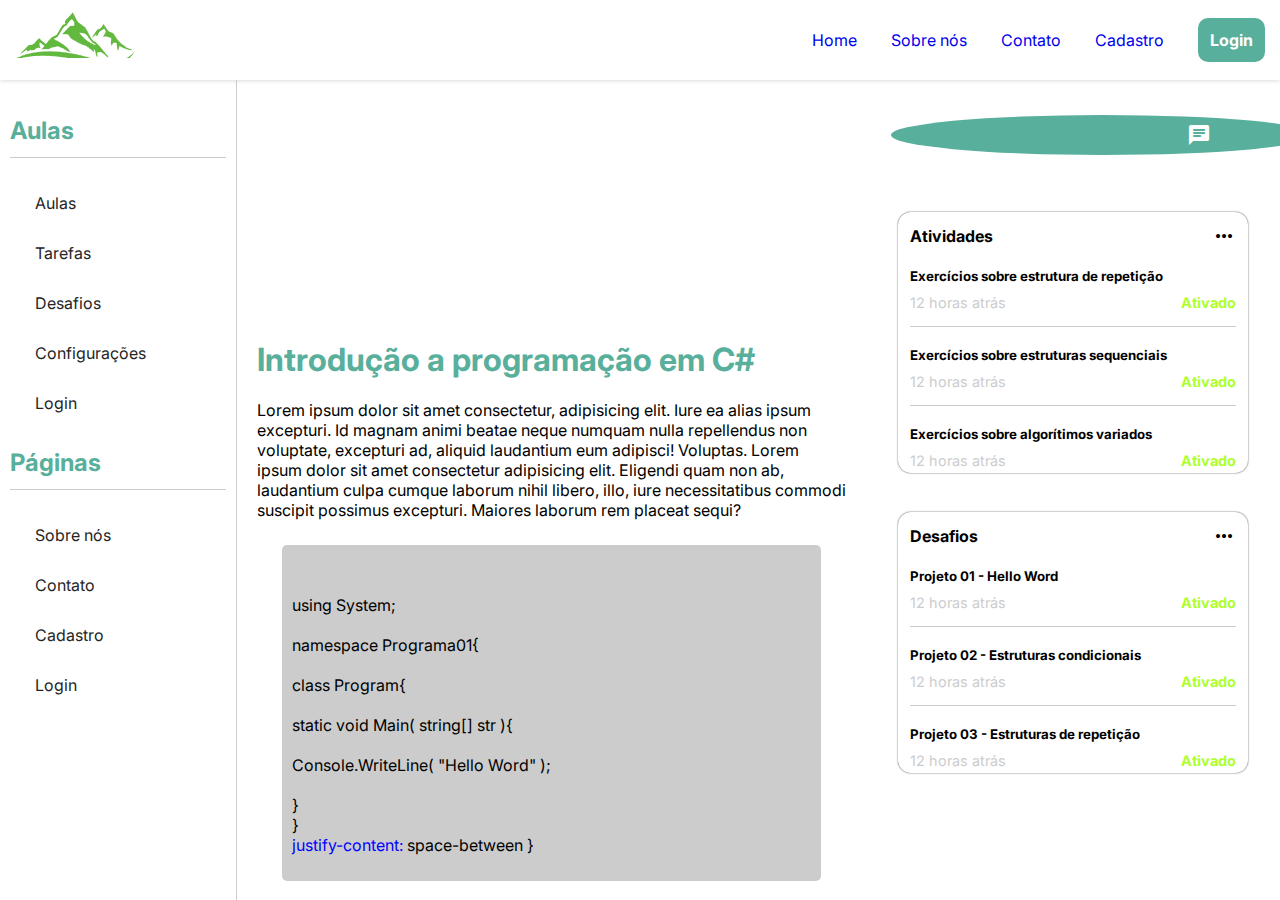
==== codigo/index.html @ c9f40084 "Merge pull request #3 from arthur-souza-armond-puc/arthur" ====
<!DOCTYPE html>
<html lang="pt-br">
<head>
    <meta charset="UTF-8">
    <meta http-equiv="X-UA-Compatible" content="IE=edge">
    <meta name="viewport" content="width=device-width, initial-scale=1.0">

    <!-- Links -->
    <link rel="stylesheet" href="global-styles/style.css"><!-- Global styles -->
    <link rel="stylesheet" href="header/assets/css/style.css"><!-- Header styles -->
    <link rel="stylesheet" href="pages-assets/home/css/style.css">

    <link rel="stylesheet" href="https://fonts.googleapis.com/icon?family=Material+Icons">

    <title>Programação em C#</title>
</head>
<body>
    <header>
        <div id="c-maxwidth-header">
            <div id="c-header-logo"></div>        
            <nav>
                <li>
                    <a href="index.html">
                        Home
                    </a>
                    <a href="sobre-nos.html">
                        Sobre nós
                    </a>
                    <a href="contato.html">
                        Contato
                    </a>
                    <a href="cadastro.html">
                        Cadastro
                    </a>
                    <a class="login-btn-nav-header" href="login.html">
                        Login
                    </a>
                </li>
            </nav>
        </div>
    </header>
    <main>
        <nav id="painel-controller">
            <ul class="list-nav-menus">
                <h2>
                    Aulas
                </h2>
                <li>
                    <a>Aulas</a>
                </li>
                <li>
                    <a href="sobre-nos.html">
                        Tarefas
                    </a>
                </li>
                <li>
                    <a href="contato.html">
                        Desafios
                    </a>
                </li>
                <li>
                    <a href="cadastro.html">
                        Configurações
                    </a>
                </li>
                <li>                                                                
                    <a class="login-btn-nav-header" href="login.html">
                        Login
                    </a>
                </li>
                <h2>
                    Páginas
                </h2>
                <li>
                    <a href="sobre-nos.html">
                        Sobre nós
                    </a>
                </li>
                <li>
                    <a href="contato.html">
                        Contato
                    </a>
                </li>
                <li>
                    <a href="cadastro.html">
                        Cadastro
                    </a>
                </li>
                <li>
                    <a href="login.html">
                        Login
                    </a>
                </li>
                <div style="height:100px"></div>
            </ul>            
        </nav>
        <aside id="c-content-page">
            <div class="img-header-content-page" style="background-image: url( 'https://media.istockphoto.com/id/537331500/photo/programming-code-abstract-technology-background-of-software-deve.jpg?s=612x612&w=0&k=20&c=jlYes8ZfnCmD0lLn-vKvzQoKXrWaEcVypHnB5MuO-g8=' )"></div>
            <h1>
                Introdução a programação em C#
            </h1>
            <p>
                Lorem ipsum dolor sit amet consectetur, adipisicing elit. Iure ea alias ipsum excepturi. Id magnam animi beatae neque numquam nulla repellendus non voluptate, excepturi ad, aliquid laudantium eum adipisci! Voluptas.
                Lorem ipsum dolor sit amet consectetur adipisicing elit. Eligendi quam non ab, laudantium culpa cumque laborum nihil libero, illo, iure necessitatibus commodi suscipit possimus excepturi. Maiores laborum rem placeat sequi?
            </p>
            <div class="code-contain-content">
                <div class="c-copy-code-button">
                    <span>
                        <i class="material-icons">
                            file_copy
                        </i>
                        Copiar
                    </span>
                </div>
                <div class="code-contain">
                    <p>
                        using System;<br>
                        <br>
                        namespace Programa01{<br>
                            <br>
                            class Program{<br>
                                <br>
                                static void Main( string[] str ){<br>
                                    <br>
                                        Console.WriteLine( "Hello Word" );<br>
                                    <br>
                                }
                                <br>
                            }
                            <br>
                            <span class="property-name">justify-content: </span><span>space-between</span>
                        }
                    </p>
                </div>
            </div><br><br>
            <h2>
                Operadores lógicos
            </h2>
            <p>
                Lorem ipsum dolor sit amet, consectetur adipisicing elit. Eius reiciendis ea tenetur consequuntur voluptatum minima tempora nemo officia, magnam optio quibusdam praesentium deleniti eum ipsa laudantium deserunt non rerum recusandae.
                Lorem ipsum dolor sit amet consectetur adipisicing elit. Exercitationem, similique corrupti perspiciatis officia, magnam minus consectetur laborum quod, quibusdam eligendi ea? Eaque qui, odio consectetur dignissimos porro illum fuga doloremque?
            </p>
            <div class="code-contain-content">
                <div class="c-copy-code-button">
                    <span>
                        <i class="material-icons">
                            file_copy
                        </i>
                        Copiar
                    </span>
                </div>
                <div class="code-contain">
                    <p>
                        using System;<br>
                        <br>
                        namespace Programa01{<br>
                            <br>
                            class Program{<br>
                                <br>
                                static void Main( string[] str ){<br>
                                    <br>
                                        Console.WriteLine( "Hello Word" );<br>
                                    <br>
                                }
                                <br>
                            }
                            <br>
                        }
                    </p>
                </div>
            </div><br><br>
        </aside>
        <div id="c-new-contentes">
            <div class="c-search-btns row">
                <i class="material-icons">
                    mark_unread_chat_alt
                </i>
                <i class="material-icons">
                    notifications
                </i>
                <div class="search-input row">
                    <i class="material-icons">
                        search
                    </i>
                    <input placeholder="Busque pelo que deseja..." value="">
                </div>
            </div>
            <div class="c-new-content-home">
                <h4 class="row">
                    <span>
                        Atividades
                    </span>
                    <i class="material-icons">
                        more_horiz
                    </i>
                </h4>
                <div class="c-info-content">
                    <h5>
                        Exercícios sobre estrutura de repetição
                    </h5>
                    <div class="info-new-content row">
                        <span class="time-posting">
                            12 horas atrás
                        </span>
                        <span class="active-type-content">
                            Ativado
                        </span>
                    </div>
                </div>
                <div class="c-info-content">
                    <h5>
                        Exercícios sobre estruturas sequenciais
                    </h5>
                    <div class="info-new-content row">
                        <span class="time-posting">
                            12 horas atrás
                        </span>
                        <span class="active-type-content">
                            Ativado
                        </span>
                    </div>
                </div>
                <div class="c-info-content">
                    <h5>
                        Exercícios sobre algorítimos variados
                    </h5>
                    <div class="info-new-content row">
                        <span class="time-posting">
                            12 horas atrás
                        </span>
                        <span class="active-type-content">
                            Ativado
                        </span>
                    </div>
                </div>
            </div>
            <div class="c-new-content-home">
                <h4 class="row">
                    <span>
                        Desafios
                    </span>
                    <i class="material-icons">
                        more_horiz
                    </i>
                </h4>
                <div class="c-info-content">
                    <h5>
                        Projeto 01 - Hello Word
                    </h5>
                    <div class="info-new-content row">
                        <span class="time-posting">
                            12 horas atrás
                        </span>
                        <span class="active-type-content">
                            Ativado
                        </span>
                    </div>
                </div>
                <div class="c-info-content">
                    <h5>
                        Projeto 02 - Estruturas condicionais
                    </h5>
                    <div class="info-new-content row">
                        <span class="time-posting">
                            12 horas atrás
                        </span>
                        <span class="active-type-content">
                            Ativado
                        </span>
                    </div>
                </div>
                <div class="c-info-content">
                    <h5>
                        Projeto 03 - Estruturas de repetição
                    </h5>
                    <div class="info-new-content row">
                        <span class="time-posting">
                            12 horas atrás
                        </span>
                        <span class="active-type-content">
                            Ativado
                        </span>
                    </div>
                </div>
            </div>
        </div>
    </main>
    <!-- Scripts -->
    <script type="text/javascript" src="header/assets/js/script.js"></script>
</body>
</html>
---- codigo/global-styles/style.css ----
:root{
    --primaryColorGlobal: #58AF9C;
}
.row{
    display: flex;
    flex-direction: row;
}
---- codigo/header/assets/css/style.css ----
header{    
    box-shadow: 0 0 0.3em #ccc;
    min-height: 80px;
    height: 80px;
}
header #c-maxwidth-header{
    max-width: 1300px;
    margin: auto;
    display: flex;
    align-items: center;
    flex-direction: row;
    height: 100%;
}
header #c-header-logo{
    width: 35%;
}
header nav{
    width: 65%;
    text-align: end;
}
header nav li{
    list-style-type:none;
}
header nav li a{
    margin: 0px 15px;
    cursor: pointer;
}
header nav li .login-btn-nav-header{
    background-color: var( --primaryColorGlobal );
    padding: 12px;
    border-radius: 10px;
    color: white;
    font-weight: bold;
}
#c-header-logo{
    background-image: url( '../../../project-assets/logo-csharp.png' );
    background-position: left;
    background-repeat: no-repeat;
    height: 50px;
    margin-top: -15px;
}
---- codigo/pages-assets/home/css/style.css ----
@import url('https://fonts.googleapis.com/css2?family=Inter&display=swap');
body{
    margin: 0;
    padding: 0;
    font-family: 'Inter';
}
a{
    text-decoration: none;
}
.row{
    display: flex;
    align-items: center;
}

main{
    display: flex;
    flex-direction: row;
    height: calc( 100vh - 80px );
}

/* Nav menu */
#painel-controller{
    border: solid;
    border-width: 0px 1px 0px 0px;
    width: 20%;
    border-color: #ccc;
}
#painel-controller .list-nav-menus{
    height: 90%;
    list-style-type: none;
    padding: 0px;
    overflow-y: auto;
}
#painel-controller .list-nav-menus::-webkit-scrollbar {
    width: 0.2em;
}

#painel-controller .list-nav-menus::-webkit-scrollbar-track {
    -webkit-box-shadow: inset 0 0 6px rgba(0,0,0,0.3);
    display: none;
}

#painel-controller .list-nav-menus::-webkit-scrollbar-thumb {
    display: none;
}
#painel-controller .list-nav-menus h2{
    margin: 20px 10px;
    border: solid;
    border-width: 0px 0px 1px 0px;
    border-color: #ccc;
    padding-bottom: 12px;
    font-weight: 700;
    color: var( --primaryColorGlobal );
}
#painel-controller .list-nav-menus li{
    cursor: pointer;
    padding: 15px;
    display: flex;
    padding-left: 35px;
}
#painel-controller .list-nav-menus li a{
    color: #252525;
}
#painel-controller .list-nav-menus li:hover{
    background-color: var( --primaryColorGlobal );
    font-weight: bold;
}
#painel-controller .list-nav-menus li:hover a{
    color: white;
}

/* Conteúdo página */
#c-content-page{
    width: 50%;
    overflow-y: auto;
    padding: 20px;
}
#c-content-page::-webkit-scrollbar {
    width: 0.2em;
}

#c-content-page::-webkit-scrollbar-track {
    -webkit-box-shadow: inset 0 0 6px rgba(0,0,0,0.3);
    display: none;
}

#c-content-page::-webkit-scrollbar-thumb {
    display: none;
}
#c-content-page .img-header-content-page{
    background-size: cover;
    background-position: center;
    margin-top:10px;
    margin-bottom: 30px;
    height: 200px;
}
#c-content-page h1{
    font-size: 2em;
    color: var( --primaryColorGlobal );
}
#c-content-page .code-contain-content{
    background-color: #ccc;
    padding: 10px;
    border-radius: 5px;
    margin: 25px;
}
#c-content-page .code-contain-content:hover .c-copy-code-button span{
    visibility: visible;
}
#c-content-page .code-contain-content .c-copy-code-button span{
    display: flex;
    align-items: center;
    justify-content: end;
    visibility: hidden;
    cursor: pointer;
}
#c-content-page .code-contain-content .c-copy-code-button span i{
    margin-right: 12px;
}
#c-content-page .code-contain-content .code-contain .property-name{
    color: blue;
}

/* New Contents */
#c-new-contentes{
    width:30%;
    padding: 15px;
}
#c-new-contentes .c-search-btns{
    height: 10%;
}
#c-new-contentes .c-search-btns i{
    background-color: var( --primaryColorGlobal );
    padding: 8px;
    border-radius: 50%;
    color: white;
    cursor: pointer;
    margin: 0px 10px;
}
#c-new-contentes .c-search-btns .search-input{
    box-shadow: 0 0 0.3em #ccc;
    border-radius: 15px;
}
#c-new-contentes .c-search-btns .search-input i{
    background-color: rgba(0,0,0,0);
    color: #252525;
}
#c-new-contentes .c-search-btns .search-input input{
    border: none;
}
#c-new-contentes .c-search-btns .search-input input:focus{
    outline: none;
}
#c-new-contentes .c-new-content-home{
    padding: 12px;
    height: 30%;
    margin: 10% auto;
    box-shadow: 0 0 0.1em #252525;
    width: 85%;
    border-radius: 13px;
    overflow-y: auto;
}
#c-new-contentes .c-new-content-home::-webkit-scrollbar {
    width: 0.2em;
}

#c-new-contentes .c-new-content-home::-webkit-scrollbar-track {
    -webkit-box-shadow: inset 0 0 6px rgba(0,0,0,0.3);
    display: none;
}

#c-new-contentes .c-new-content-home::-webkit-scrollbar-thumb {
    display: none;
}
#c-new-contentes .c-new-content-home h4{
    margin: 0px;
    justify-content: space-between;
}
.c-new-content-home .c-info-content{
    border: solid;
    border-width: 0px 0px 1px 0px;
    padding-bottom: 15px;
    border-color: #ccc;
}
.c-new-content-home .c-info-content h5{
    margin-top:20px;
    margin-bottom: 10px;
}
.c-new-content-home .c-info-content .info-new-content{
    justify-content: space-between;
    font-size: 0.9em;
}
.info-new-content .time-posting{
    color: #ccc;
}
.info-new-content .active-type-content{
    color: greenyellow;
    font-weight: bold;
}
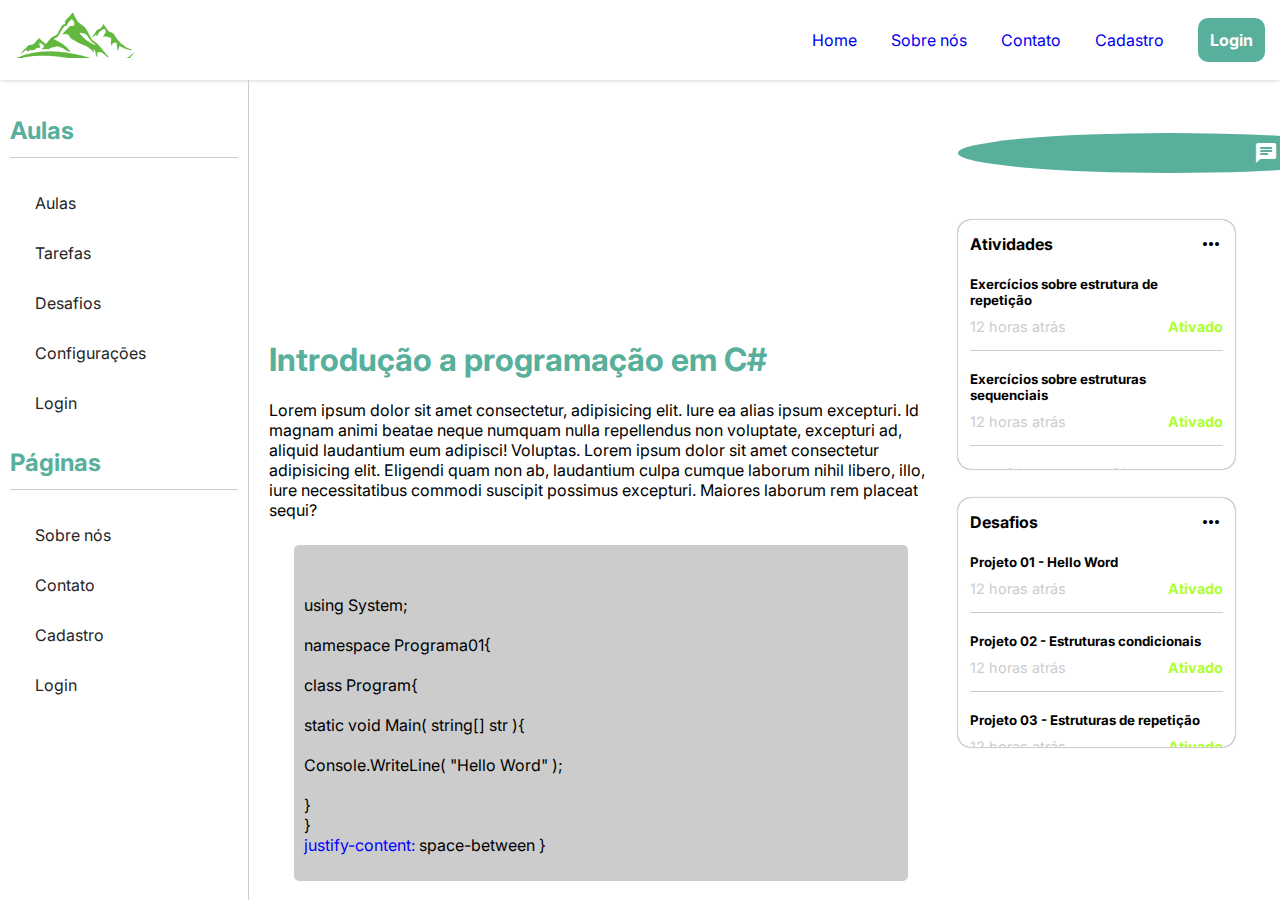
==== commit cb189476: "alterações página principal" ====
--- a/codigo/index.html
+++ b/codigo/index.html
@@ -1,5 +1,6 @@
 <!DOCTYPE html>
 <html lang="pt-br">
+
 <head>
     <meta charset="UTF-8">
     <meta http-equiv="X-UA-Compatible" content="IE=edge">
@@ -14,10 +15,11 @@
 
     <title>Programação em C#</title>
 </head>
+
 <body>
     <header>
         <div id="c-maxwidth-header">
-            <div id="c-header-logo"></div>        
+            <div id="c-header-logo"></div>
             <nav>
                 <li>
                     <a href="index.html">
@@ -63,7 +65,7 @@
                         Configurações
                     </a>
                 </li>
-                <li>                                                                
+                <li>
                     <a class="login-btn-nav-header" href="login.html">
                         Login
                     </a>
@@ -92,200 +94,214 @@
                     </a>
                 </li>
                 <div style="height:100px"></div>
-            </ul>            
+            </ul>
         </nav>
         <aside id="c-content-page">
-            <div class="img-header-content-page" style="background-image: url( 'https://media.istockphoto.com/id/537331500/photo/programming-code-abstract-technology-background-of-software-deve.jpg?s=612x612&w=0&k=20&c=jlYes8ZfnCmD0lLn-vKvzQoKXrWaEcVypHnB5MuO-g8=' )"></div>
-            <h1>
-                Introdução a programação em C#
-            </h1>
-            <p>
-                Lorem ipsum dolor sit amet consectetur, adipisicing elit. Iure ea alias ipsum excepturi. Id magnam animi beatae neque numquam nulla repellendus non voluptate, excepturi ad, aliquid laudantium eum adipisci! Voluptas.
-                Lorem ipsum dolor sit amet consectetur adipisicing elit. Eligendi quam non ab, laudantium culpa cumque laborum nihil libero, illo, iure necessitatibus commodi suscipit possimus excepturi. Maiores laborum rem placeat sequi?
-            </p>
-            <div class="code-contain-content">
-                <div class="c-copy-code-button">
-                    <span>
+            <div id="dinamic-content">
+                <div class="img-header-content-page"
+                    style="background-image: url( 'https://media.istockphoto.com/id/537331500/photo/programming-code-abstract-technology-background-of-software-deve.jpg?s=612x612&w=0&k=20&c=jlYes8ZfnCmD0lLn-vKvzQoKXrWaEcVypHnB5MuO-g8=' )">
+                </div>
+                <h1>
+                    Introdução a programação em C#
+                </h1>
+                <p>
+                    Lorem ipsum dolor sit amet consectetur, adipisicing elit. Iure ea alias ipsum excepturi. Id magnam
+                    animi beatae neque numquam nulla repellendus non voluptate, excepturi ad, aliquid laudantium eum
+                    adipisci! Voluptas.
+                    Lorem ipsum dolor sit amet consectetur adipisicing elit. Eligendi quam non ab, laudantium culpa
+                    cumque laborum nihil libero, illo, iure necessitatibus commodi suscipit possimus excepturi. Maiores
+                    laborum rem placeat sequi?
+                </p>
+                <div class="code-contain-content">
+                    <div class="c-copy-code-button">
+                        <span>
+                            <i class="material-icons">
+                                file_copy
+                            </i>
+                            Copiar
+                        </span>
+                    </div>
+                    <div class="code-contain">
+                        <p>
+                            using System;<br>
+                            <br>
+                            namespace Programa01{<br>
+                            <br>
+                            class Program{<br>
+                            <br>
+                            static void Main( string[] str ){<br>
+                            <br>
+                            Console.WriteLine( "Hello Word" );<br>
+                            <br>
+                            }
+                            <br>
+                            }
+                            <br>
+                            <span class="property-name">justify-content: </span><span>space-between</span>
+                            }
+                        </p>
+                    </div>
+                </div><br><br>
+                <h2>
+                    Operadores lógicos
+                </h2>
+                <p>
+                    Lorem ipsum dolor sit amet, consectetur adipisicing elit. Eius reiciendis ea tenetur consequuntur
+                    voluptatum minima tempora nemo officia, magnam optio quibusdam praesentium deleniti eum ipsa
+                    laudantium deserunt non rerum recusandae.
+                    Lorem ipsum dolor sit amet consectetur adipisicing elit. Exercitationem, similique corrupti
+                    perspiciatis officia, magnam minus consectetur laborum quod, quibusdam eligendi ea? Eaque qui, odio
+                    consectetur dignissimos porro illum fuga doloremque?
+                </p>
+                <div class="code-contain-content">
+                    <div class="c-copy-code-button">
+                        <span>
+                            <i class="material-icons">
+                                file_copy
+                            </i>
+                            Copiar
+                        </span>
+                    </div>
+                    <div class="code-contain">
+                        <p>
+                            using System;<br>
+                            <br>
+                            namespace Programa01{<br>
+                            <br>
+                            class Program{<br>
+                            <br>
+                            static void Main( string[] str ){<br>
+                            <br>
+                            Console.WriteLine( "Hello Word" );<br>
+                            <br>
+                            }
+                            <br>
+                            }
+                            <br>
+                            }
+                        </p>
+                    </div>
+                </div><br><br>
+            </div>
+            <div id="c-new-contentes">
+                <div class="c-search-btns row">
+                    <i class="material-icons">
+                        mark_unread_chat_alt
+                    </i>
+                    <i class="material-icons">
+                        notifications
+                    </i>
+                    <div class="search-input row">
                         <i class="material-icons">
-                            file_copy
+                            search
                         </i>
-                        Copiar
-                    </span>
+                        <input placeholder="Busque pelo que deseja..." value="">
+                    </div>
                 </div>
-                <div class="code-contain">
-                    <p>
-                        using System;<br>
-                        <br>
-                        namespace Programa01{<br>
-                            <br>
-                            class Program{<br>
-                                <br>
-                                static void Main( string[] str ){<br>
-                                    <br>
-                                        Console.WriteLine( "Hello Word" );<br>
-                                    <br>
-                                }
-                                <br>
-                            }
-                            <br>
-                            <span class="property-name">justify-content: </span><span>space-between</span>
-                        }
-                    </p>
+                <div class="c-new-content-home">
+                    <h4 class="row">
+                        <span>
+                            Atividades
+                        </span>
+                        <i class="material-icons">
+                            more_horiz
+                        </i>
+                    </h4>
+                    <div class="c-info-content">
+                        <h5>
+                            Exercícios sobre estrutura de repetição
+                        </h5>
+                        <div class="info-new-content row">
+                            <span class="time-posting">
+                                12 horas atrás
+                            </span>
+                            <span class="active-type-content">
+                                Ativado
+                            </span>
+                        </div>
+                    </div>
+                    <div class="c-info-content">
+                        <h5>
+                            Exercícios sobre estruturas sequenciais
+                        </h5>
+                        <div class="info-new-content row">
+                            <span class="time-posting">
+                                12 horas atrás
+                            </span>
+                            <span class="active-type-content">
+                                Ativado
+                            </span>
+                        </div>
+                    </div>
+                    <div class="c-info-content">
+                        <h5>
+                            Exercícios sobre algorítimos variados
+                        </h5>
+                        <div class="info-new-content row">
+                            <span class="time-posting">
+                                12 horas atrás
+                            </span>
+                            <span class="active-type-content">
+                                Ativado
+                            </span>
+                        </div>
+                    </div>
                 </div>
-            </div><br><br>
-            <h2>
-                Operadores lógicos
-            </h2>
-            <p>
-                Lorem ipsum dolor sit amet, consectetur adipisicing elit. Eius reiciendis ea tenetur consequuntur voluptatum minima tempora nemo officia, magnam optio quibusdam praesentium deleniti eum ipsa laudantium deserunt non rerum recusandae.
-                Lorem ipsum dolor sit amet consectetur adipisicing elit. Exercitationem, similique corrupti perspiciatis officia, magnam minus consectetur laborum quod, quibusdam eligendi ea? Eaque qui, odio consectetur dignissimos porro illum fuga doloremque?
-            </p>
-            <div class="code-contain-content">
-                <div class="c-copy-code-button">
-                    <span>
+                <div class="c-new-content-home">
+                    <h4 class="row">
+                        <span>
+                            Desafios
+                        </span>
                         <i class="material-icons">
-                            file_copy
+                            more_horiz
                         </i>
-                        Copiar
-                    </span>
-                </div>
-                <div class="code-contain">
-                    <p>
-                        using System;<br>
-                        <br>
-                        namespace Programa01{<br>
-                            <br>
-                            class Program{<br>
-                                <br>
-                                static void Main( string[] str ){<br>
-                                    <br>
-                                        Console.WriteLine( "Hello Word" );<br>
-                                    <br>
-                                }
-                                <br>
-                            }
-                            <br>
-                        }
-                    </p>
-                </div>
-            </div><br><br>
-        </aside>
-        <div id="c-new-contentes">
-            <div class="c-search-btns row">
-                <i class="material-icons">
-                    mark_unread_chat_alt
-                </i>
-                <i class="material-icons">
-                    notifications
-                </i>
-                <div class="search-input row">
-                    <i class="material-icons">
-                        search
-                    </i>
-                    <input placeholder="Busque pelo que deseja..." value="">
+                    </h4>
+                    <div class="c-info-content">
+                        <h5>
+                            Projeto 01 - Hello Word
+                        </h5>
+                        <div class="info-new-content row">
+                            <span class="time-posting">
+                                12 horas atrás
+                            </span>
+                            <span class="active-type-content">
+                                Ativado
+                            </span>
+                        </div>
+                    </div>
+                    <div class="c-info-content">
+                        <h5>
+                            Projeto 02 - Estruturas condicionais
+                        </h5>
+                        <div class="info-new-content row">
+                            <span class="time-posting">
+                                12 horas atrás
+                            </span>
+                            <span class="active-type-content">
+                                Ativado
+                            </span>
+                        </div>
+                    </div>
+                    <div class="c-info-content">
+                        <h5>
+                            Projeto 03 - Estruturas de repetição
+                        </h5>
+                        <div class="info-new-content row">
+                            <span class="time-posting">
+                                12 horas atrás
+                            </span>
+                            <span class="active-type-content">
+                                Ativado
+                            </span>
+                        </div>
+                    </div>
                 </div>
             </div>
-            <div class="c-new-content-home">
-                <h4 class="row">
-                    <span>
-                        Atividades
-                    </span>
-                    <i class="material-icons">
-                        more_horiz
-                    </i>
-                </h4>
-                <div class="c-info-content">
-                    <h5>
-                        Exercícios sobre estrutura de repetição
-                    </h5>
-                    <div class="info-new-content row">
-                        <span class="time-posting">
-                            12 horas atrás
-                        </span>
-                        <span class="active-type-content">
-                            Ativado
-                        </span>
-                    </div>
-                </div>
-                <div class="c-info-content">
-                    <h5>
-                        Exercícios sobre estruturas sequenciais
-                    </h5>
-                    <div class="info-new-content row">
-                        <span class="time-posting">
-                            12 horas atrás
-                        </span>
-                        <span class="active-type-content">
-                            Ativado
-                        </span>
-                    </div>
-                </div>
-                <div class="c-info-content">
-                    <h5>
-                        Exercícios sobre algorítimos variados
-                    </h5>
-                    <div class="info-new-content row">
-                        <span class="time-posting">
-                            12 horas atrás
-                        </span>
-                        <span class="active-type-content">
-                            Ativado
-                        </span>
-                    </div>
-                </div>
-            </div>
-            <div class="c-new-content-home">
-                <h4 class="row">
-                    <span>
-                        Desafios
-                    </span>
-                    <i class="material-icons">
-                        more_horiz
-                    </i>
-                </h4>
-                <div class="c-info-content">
-                    <h5>
-                        Projeto 01 - Hello Word
-                    </h5>
-                    <div class="info-new-content row">
-                        <span class="time-posting">
-                            12 horas atrás
-                        </span>
-                        <span class="active-type-content">
-                            Ativado
-                        </span>
-                    </div>
-                </div>
-                <div class="c-info-content">
-                    <h5>
-                        Projeto 02 - Estruturas condicionais
-                    </h5>
-                    <div class="info-new-content row">
-                        <span class="time-posting">
-                            12 horas atrás
-                        </span>
-                        <span class="active-type-content">
-                            Ativado
-                        </span>
-                    </div>
-                </div>
-                <div class="c-info-content">
-                    <h5>
-                        Projeto 03 - Estruturas de repetição
-                    </h5>
-                    <div class="info-new-content row">
-                        <span class="time-posting">
-                            12 horas atrás
-                        </span>
-                        <span class="active-type-content">
-                            Ativado
-                        </span>
-                    </div>
-                </div>
-            </div>
-        </div>
+        </aside>
+
     </main>
     <!-- Scripts -->
     <script type="text/javascript" src="header/assets/js/script.js"></script>
 </body>
+
 </html>--- a/codigo/pages-assets/home/css/style.css
+++ b/codigo/pages-assets/home/css/style.css
@@ -71,9 +71,13 @@
 
 /* Conteúdo página */
 #c-content-page{
-    width: 50%;
+    width: 80%;
     overflow-y: auto;
     padding: 20px;
+    display: flex;
+}
+#c-content-page #dinamic-content{
+    width: 70%;
 }
 #c-content-page::-webkit-scrollbar {
     width: 0.2em;
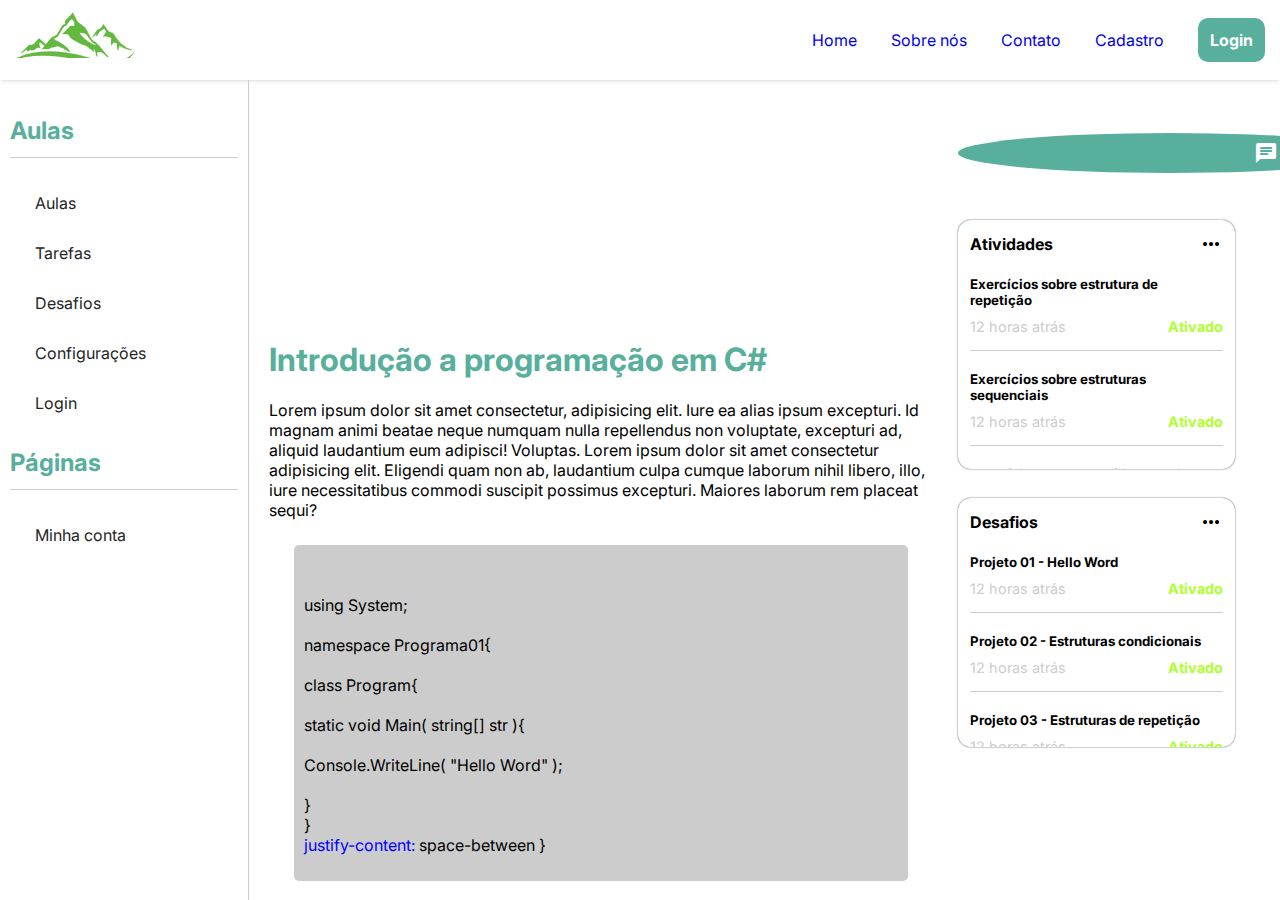
==== commit 45ebb660: "Adição de conteudo na página de cadastro" ====
--- a/codigo/index.html
+++ b/codigo/index.html
@@ -74,23 +74,8 @@
                     Páginas
                 </h2>
                 <li>
-                    <a href="sobre-nos.html">
-                        Sobre nós
-                    </a>
-                </li>
-                <li>
-                    <a href="contato.html">
-                        Contato
-                    </a>
-                </li>
-                <li>
-                    <a href="cadastro.html">
-                        Cadastro
-                    </a>
-                </li>
-                <li>
-                    <a href="login.html">
-                        Login
+                    <a href="conta.html">
+                        Minha conta
                     </a>
                 </li>
                 <div style="height:100px"></div>
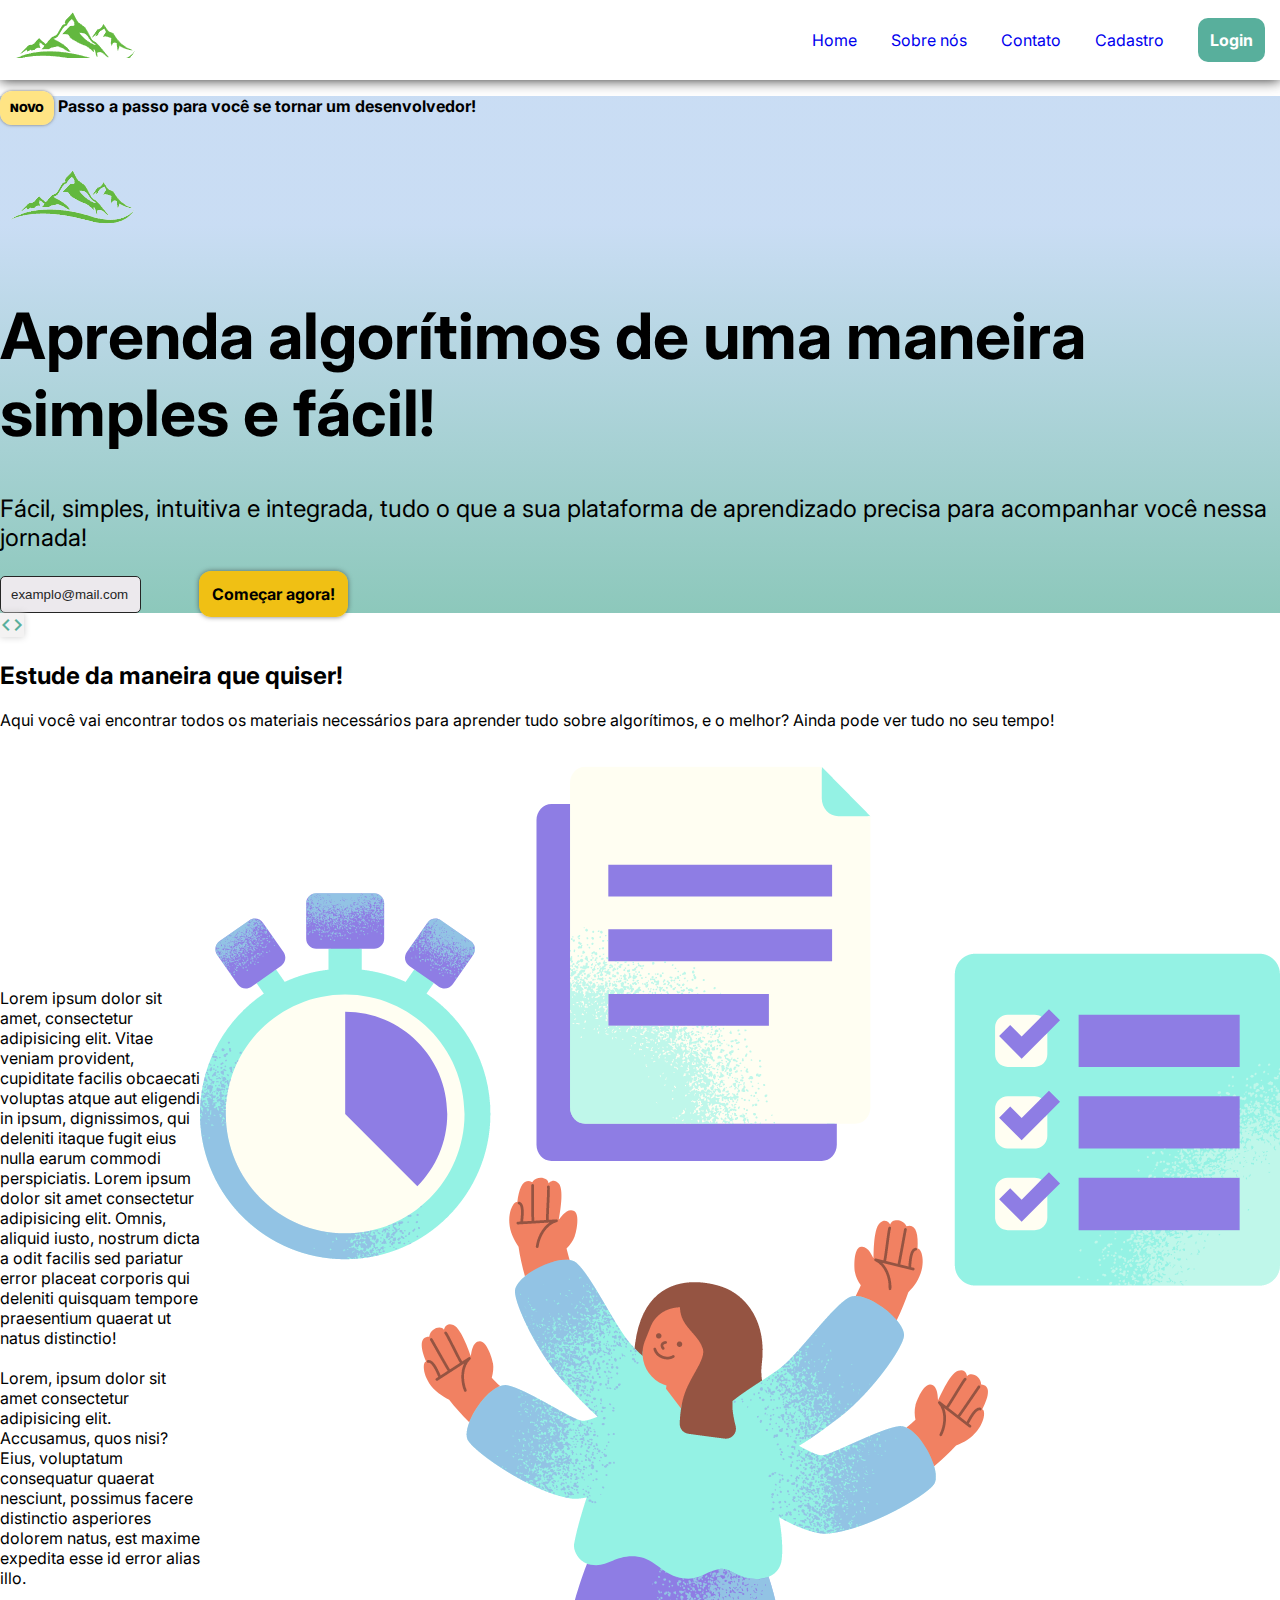
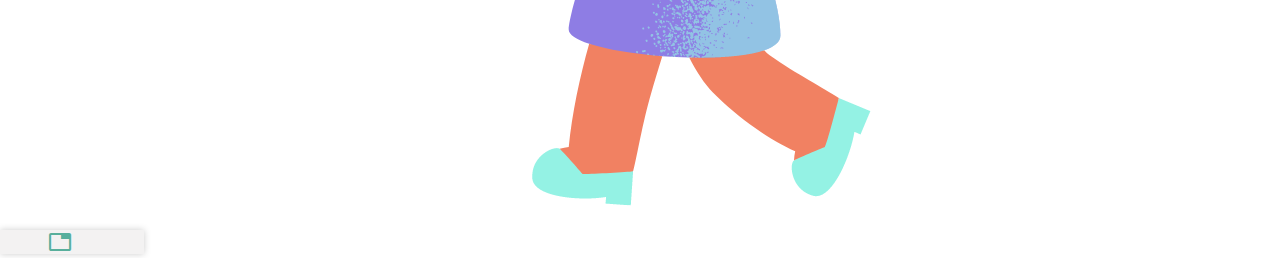
==== commit 7bac40c6: "changes" ====
--- a/codigo/index.html
+++ b/codigo/index.html
@@ -5,6 +5,8 @@
     <meta charset="UTF-8">
     <meta http-equiv="X-UA-Compatible" content="IE=edge">
     <meta name="viewport" content="width=device-width, initial-scale=1.0">
+
+    <link href="https://cdn.jsdelivr.net/npm/bootstrap@5.3.0/dist/css/bootstrap.min.css" rel="stylesheet" integrity="sha384-9ndCyUaIbzAi2FUVXJi0CjmCapSmO7SnpJef0486qhLnuZ2cdeRhO02iuK6FUUVM" crossorigin="anonymous">
 
     <!-- Links -->
     <link rel="stylesheet" href="global-styles/style.css"><!-- Global styles -->
@@ -42,249 +44,72 @@
         </div>
     </header>
     <main>
-        <nav id="painel-controller">
-            <ul class="list-nav-menus">
-                <h2>
-                    Aulas
-                </h2>
-                <li>
-                    <a>Aulas</a>
-                </li>
-                <li>
-                    <a href="sobre-nos.html">
-                        Tarefas
-                    </a>
-                </li>
-                <li>
-                    <a href="contato.html">
-                        Desafios
-                    </a>
-                </li>
-                <li>
-                    <a href="cadastro.html">
-                        Configurações
-                    </a>
-                </li>
-                <li>
-                    <a class="login-btn-nav-header" href="login.html">
-                        Login
-                    </a>
-                </li>
-                <h2>
-                    Páginas
-                </h2>
-                <li>
-                    <a href="conta.html">
-                        Minha conta
-                    </a>
-                </li>
-                <div style="height:100px"></div>
-            </ul>
-        </nav>
-        <aside id="c-content-page">
-            <div id="dinamic-content">
-                <div class="img-header-content-page"
-                    style="background-image: url( 'https://media.istockphoto.com/id/537331500/photo/programming-code-abstract-technology-background-of-software-deve.jpg?s=612x612&w=0&k=20&c=jlYes8ZfnCmD0lLn-vKvzQoKXrWaEcVypHnB5MuO-g8=' )">
-                </div>
-                <h1>
-                    Introdução a programação em C#
-                </h1>
-                <p>
-                    Lorem ipsum dolor sit amet consectetur, adipisicing elit. Iure ea alias ipsum excepturi. Id magnam
-                    animi beatae neque numquam nulla repellendus non voluptate, excepturi ad, aliquid laudantium eum
-                    adipisci! Voluptas.
-                    Lorem ipsum dolor sit amet consectetur adipisicing elit. Eligendi quam non ab, laudantium culpa
-                    cumque laborum nihil libero, illo, iure necessitatibus commodi suscipit possimus excepturi. Maiores
-                    laborum rem placeat sequi?
-                </p>
-                <div class="code-contain-content">
-                    <div class="c-copy-code-button">
-                        <span>
-                            <i class="material-icons">
-                                file_copy
-                            </i>
-                            Copiar
-                        </span>
-                    </div>
-                    <div class="code-contain">
-                        <p>
-                            using System;<br>
-                            <br>
-                            namespace Programa01{<br>
-                            <br>
-                            class Program{<br>
-                            <br>
-                            static void Main( string[] str ){<br>
-                            <br>
-                            Console.WriteLine( "Hello Word" );<br>
-                            <br>
-                            }
-                            <br>
-                            }
-                            <br>
-                            <span class="property-name">justify-content: </span><span>space-between</span>
-                            }
+        <div class="bd-masthead py-5">
+            <div class="container">
+                <div class="text-center col-md-8 mx-auto">
+                    <div>
+                        <p id="warning-new-visitor">
+                            <span id="badge-warning">NOVO</span> Passo a passo para você se tornar um desenvolvedor!
                         </p>
                     </div>
-                </div><br><br>
-                <h2>
-                    Operadores lógicos
-                </h2>
-                <p>
-                    Lorem ipsum dolor sit amet, consectetur adipisicing elit. Eius reiciendis ea tenetur consequuntur
-                    voluptatum minima tempora nemo officia, magnam optio quibusdam praesentium deleniti eum ipsa
-                    laudantium deserunt non rerum recusandae.
-                    Lorem ipsum dolor sit amet consectetur adipisicing elit. Exercitationem, similique corrupti
-                    perspiciatis officia, magnam minus consectetur laborum quod, quibusdam eligendi ea? Eaque qui, odio
-                    consectetur dignissimos porro illum fuga doloremque?
-                </p>
-                <div class="code-contain-content">
-                    <div class="c-copy-code-button">
-                        <span>
-                            <i class="material-icons">
-                                file_copy
-                            </i>
-                            Copiar
-                        </span>
+                    <div class="text-center my-5">                
+                        <img alt="logotipo site" src="project-assets/logo-transparent.png" class="bg-light rounded-5">
                     </div>
-                    <div class="code-contain">
-                        <p>
-                            using System;<br>
-                            <br>
-                            namespace Programa01{<br>
-                            <br>
-                            class Program{<br>
-                            <br>
-                            static void Main( string[] str ){<br>
-                            <br>
-                            Console.WriteLine( "Hello Word" );<br>
-                            <br>
-                            }
-                            <br>
-                            }
-                            <br>
-                            }
+                    <div>
+                        <h1 class="fw-bolder" style="font-size: 4rem; color: black;">
+                            Aprenda algorítimos de uma maneira simples e fácil!
+                        </h1>
+                        <p style="font-size: 1.5em;">
+                            Fácil, simples, intuitiva e integrada, tudo o que a sua plataforma de aprendizado precisa para acompanhar você nessa jornada!
                         </p>
-                    </div>
-                </div><br><br>
-            </div>
-            <div id="c-new-contentes">
-                <div class="c-search-btns row">
-                    <i class="material-icons">
-                        mark_unread_chat_alt
-                    </i>
-                    <i class="material-icons">
-                        notifications
-                    </i>
-                    <div class="search-input row">
-                        <i class="material-icons">
-                            search
-                        </i>
-                        <input placeholder="Busque pelo que deseja..." value="">
-                    </div>
-                </div>
-                <div class="c-new-content-home">
-                    <h4 class="row">
-                        <span>
-                            Atividades
-                        </span>
-                        <i class="material-icons">
-                            more_horiz
-                        </i>
-                    </h4>
-                    <div class="c-info-content">
-                        <h5>
-                            Exercícios sobre estrutura de repetição
-                        </h5>
-                        <div class="info-new-content row">
-                            <span class="time-posting">
-                                12 horas atrás
-                            </span>
-                            <span class="active-type-content">
-                                Ativado
-                            </span>
+                        <div class="row my-5">
+                            <div class="col-md-8 col-12 text-end">
+                                <input placeholder="examplo@mail.com" id="i-mail-sign-up">
+                            </div>
+                            <div class="col-md-4 col-12 text-start">
+                                <a id="link-to-sign-up">
+                                    Começar agora!
+                                </a>
+                            </div>
                         </div>
                     </div>
-                    <div class="c-info-content">
-                        <h5>
-                            Exercícios sobre estruturas sequenciais
-                        </h5>
-                        <div class="info-new-content row">
-                            <span class="time-posting">
-                                12 horas atrás
-                            </span>
-                            <span class="active-type-content">
-                                Ativado
-                            </span>
-                        </div>
-                    </div>
-                    <div class="c-info-content">
-                        <h5>
-                            Exercícios sobre algorítimos variados
-                        </h5>
-                        <div class="info-new-content row">
-                            <span class="time-posting">
-                                12 horas atrás
-                            </span>
-                            <span class="active-type-content">
-                                Ativado
-                            </span>
-                        </div>
-                    </div>
+                </div>            
+            </div>
+        </div>
+        <div id="c-first-content" class="py-5 container col-md-8">
+            <div class="text-center">
+                <span class="material-icons p-3 rounded" style="background-color: #f3f2f2; color: #58AF9C;box-shadow: 0 0 0.3em #ccc;">
+                    code
+                </span>
+                <h2 class="mt-4 fw-bolder" style="color: black;">
+                    Estude da maneira que quiser!
+                </h2>
+                <p class="w-75 mx-auto">
+                    Aqui você vai encontrar todos os materiais necessários para aprender tudo sobre algorítimos, e o melhor? Ainda pode ver tudo no seu tempo!
+                </p>
+            </div>
+            <div class="row">
+                <div class="col-md-6 col-6">
+                    <p>
+                        Lorem ipsum dolor sit amet, consectetur adipisicing elit. Vitae veniam provident, cupiditate facilis obcaecati voluptas atque aut eligendi in ipsum, dignissimos, qui deleniti itaque fugit eius nulla earum commodi perspiciatis.
+                        Lorem ipsum dolor sit amet consectetur adipisicing elit. Omnis, aliquid iusto, nostrum dicta a odit facilis sed pariatur error placeat corporis qui deleniti quisquam tempore praesentium quaerat ut natus distinctio!
+                        <br><br>
+                        Lorem, ipsum dolor sit amet consectetur adipisicing elit. Accusamus, quos nisi? Eius, voluptatum consequatur quaerat nesciunt, possimus facere distinctio asperiores dolorem natus, est maxime expedita esse id error alias illo.
+                    </p>
                 </div>
-                <div class="c-new-content-home">
-                    <h4 class="row">
-                        <span>
-                            Desafios
-                        </span>
-                        <i class="material-icons">
-                            more_horiz
-                        </i>
-                    </h4>
-                    <div class="c-info-content">
-                        <h5>
-                            Projeto 01 - Hello Word
-                        </h5>
-                        <div class="info-new-content row">
-                            <span class="time-posting">
-                                12 horas atrás
-                            </span>
-                            <span class="active-type-content">
-                                Ativado
-                            </span>
-                        </div>
-                    </div>
-                    <div class="c-info-content">
-                        <h5>
-                            Projeto 02 - Estruturas condicionais
-                        </h5>
-                        <div class="info-new-content row">
-                            <span class="time-posting">
-                                12 horas atrás
-                            </span>
-                            <span class="active-type-content">
-                                Ativado
-                            </span>
-                        </div>
-                    </div>
-                    <div class="c-info-content">
-                        <h5>
-                            Projeto 03 - Estruturas de repetição
-                        </h5>
-                        <div class="info-new-content row">
-                            <span class="time-posting">
-                                12 horas atrás
-                            </span>
-                            <span class="active-type-content">
-                                Ativado
-                            </span>
-                        </div>
-                    </div>
+                <div class="col-md-6 col-6 text-center">
+                    <img alt="Imagem ilustrativa multi tarefa" src="project-assets/img-multi-tarefa.png" class="w-75">
                 </div>
             </div>
-        </aside>
-
-    </main>
+        </div>
+        <div id="c-second-content" class="py-5 container col-md-8">
+            <div>
+                <span class="material-icons p-3 rounded" style="background-color: #f3f2f2; color: #58AF9C;box-shadow: 0 0 0.3em #ccc;">
+                    database
+                </span>
+            </div>
+        </div>
+    </main>    
     <!-- Scripts -->
     <script type="text/javascript" src="header/assets/js/script.js"></script>
 </body>
--- a/codigo/pages-assets/home/css/style.css
+++ b/codigo/pages-assets/home/css/style.css
@@ -12,192 +12,49 @@
     align-items: center;
 }
 
-main{
-    display: flex;
-    flex-direction: row;
-    height: calc( 100vh - 80px );
+.bd-masthead{
+    /*background: #74ebd5;
+    background: -webkit-linear-gradient(to right, #58AF9C, #acb6e5);
+    background: linear-gradient(to right, #58AF9C, #acb6e5);*/
+    background: rgb(238,174,202);
+    background: linear-gradient(0deg, /*rgba(238,174,202,1)*/ #58af9caf 0%, rgba(148,187,233,0.5) 75%);
 }
-
-/* Nav menu */
-#painel-controller{
+header{
+    box-shadow: 0 0 0.8em #252525;
+}
+#warning-new-visitor{
+    font-weight: bold;
+    font-weight: 400;
+    font-weight: bolder;
+}
+#warning-new-visitor #badge-warning{
+    background-color: #ffe484;
+    padding: 10px;
+    border-radius: 12px;
+    font-weight: bolder;
+    box-shadow: 0 0 0.3em #727272;
+    font-size: 0.7em;
+}
+#i-mail-sign-up{
+    background-color: #ECE9ED;
+    border-radius: 5px;
     border: solid;
-    border-width: 0px 1px 0px 0px;
-    width: 20%;
-    border-color: #ccc;
+    border-width: 0.1em;
+    padding: 10px; 
+    color: #252525;
+    width: 60%;
 }
-#painel-controller .list-nav-menus{
-    height: 90%;
-    list-style-type: none;
-    padding: 0px;
-    overflow-y: auto;
-}
-#painel-controller .list-nav-menus::-webkit-scrollbar {
-    width: 0.2em;
-}
-
-#painel-controller .list-nav-menus::-webkit-scrollbar-track {
-    -webkit-box-shadow: inset 0 0 6px rgba(0,0,0,0.3);
-    display: none;
-}
-
-#painel-controller .list-nav-menus::-webkit-scrollbar-thumb {
-    display: none;
-}
-#painel-controller .list-nav-menus h2{
-    margin: 20px 10px;
-    border: solid;
-    border-width: 0px 0px 1px 0px;
-    border-color: #ccc;
-    padding-bottom: 12px;
-    font-weight: 700;
-    color: var( --primaryColorGlobal );
-}
-#painel-controller .list-nav-menus li{
-    cursor: pointer;
-    padding: 15px;
-    display: flex;
-    padding-left: 35px;
-}
-#painel-controller .list-nav-menus li a{
+#i-mail-sign-up::placeholder{
     color: #252525;
 }
-#painel-controller .list-nav-menus li:hover{
-    background-color: var( --primaryColorGlobal );
-    font-weight: bold;
-}
-#painel-controller .list-nav-menus li:hover a{
-    color: white;
-}
-
-/* Conteúdo página */
-#c-content-page{
-    width: 80%;
-    overflow-y: auto;
-    padding: 20px;
-    display: flex;
-}
-#c-content-page #dinamic-content{
-    width: 70%;
-}
-#c-content-page::-webkit-scrollbar {
-    width: 0.2em;
-}
-
-#c-content-page::-webkit-scrollbar-track {
-    -webkit-box-shadow: inset 0 0 6px rgba(0,0,0,0.3);
-    display: none;
-}
-
-#c-content-page::-webkit-scrollbar-thumb {
-    display: none;
-}
-#c-content-page .img-header-content-page{
-    background-size: cover;
-    background-position: center;
-    margin-top:10px;
-    margin-bottom: 30px;
-    height: 200px;
-}
-#c-content-page h1{
-    font-size: 2em;
-    color: var( --primaryColorGlobal );
-}
-#c-content-page .code-contain-content{
-    background-color: #ccc;
-    padding: 10px;
-    border-radius: 5px;
-    margin: 25px;
-}
-#c-content-page .code-contain-content:hover .c-copy-code-button span{
-    visibility: visible;
-}
-#c-content-page .code-contain-content .c-copy-code-button span{
-    display: flex;
-    align-items: center;
-    justify-content: end;
-    visibility: hidden;
+#link-to-sign-up{
+    background-color: #f0c014;
+    padding: 13px;
+    border-radius: 12px;
+    font-weight: bolder;
+    box-shadow: 0 0 0.3em #25252598;
     cursor: pointer;
 }
-#c-content-page .code-contain-content .c-copy-code-button span i{
-    margin-right: 12px;
-}
-#c-content-page .code-contain-content .code-contain .property-name{
-    color: blue;
-}
-
-/* New Contents */
-#c-new-contentes{
-    width:30%;
-    padding: 15px;
-}
-#c-new-contentes .c-search-btns{
-    height: 10%;
-}
-#c-new-contentes .c-search-btns i{
-    background-color: var( --primaryColorGlobal );
-    padding: 8px;
-    border-radius: 50%;
-    color: white;
-    cursor: pointer;
-    margin: 0px 10px;
-}
-#c-new-contentes .c-search-btns .search-input{
-    box-shadow: 0 0 0.3em #ccc;
-    border-radius: 15px;
-}
-#c-new-contentes .c-search-btns .search-input i{
-    background-color: rgba(0,0,0,0);
-    color: #252525;
-}
-#c-new-contentes .c-search-btns .search-input input{
-    border: none;
-}
-#c-new-contentes .c-search-btns .search-input input:focus{
-    outline: none;
-}
-#c-new-contentes .c-new-content-home{
-    padding: 12px;
-    height: 30%;
-    margin: 10% auto;
-    box-shadow: 0 0 0.1em #252525;
-    width: 85%;
-    border-radius: 13px;
-    overflow-y: auto;
-}
-#c-new-contentes .c-new-content-home::-webkit-scrollbar {
-    width: 0.2em;
-}
-
-#c-new-contentes .c-new-content-home::-webkit-scrollbar-track {
-    -webkit-box-shadow: inset 0 0 6px rgba(0,0,0,0.3);
-    display: none;
-}
-
-#c-new-contentes .c-new-content-home::-webkit-scrollbar-thumb {
-    display: none;
-}
-#c-new-contentes .c-new-content-home h4{
-    margin: 0px;
-    justify-content: space-between;
-}
-.c-new-content-home .c-info-content{
-    border: solid;
-    border-width: 0px 0px 1px 0px;
-    padding-bottom: 15px;
-    border-color: #ccc;
-}
-.c-new-content-home .c-info-content h5{
-    margin-top:20px;
-    margin-bottom: 10px;
-}
-.c-new-content-home .c-info-content .info-new-content{
-    justify-content: space-between;
-    font-size: 0.9em;
-}
-.info-new-content .time-posting{
-    color: #ccc;
-}
-.info-new-content .active-type-content{
-    color: greenyellow;
-    font-weight: bold;
+#link-to-sign-up:hover{
+    background-color: #ffe484;
 }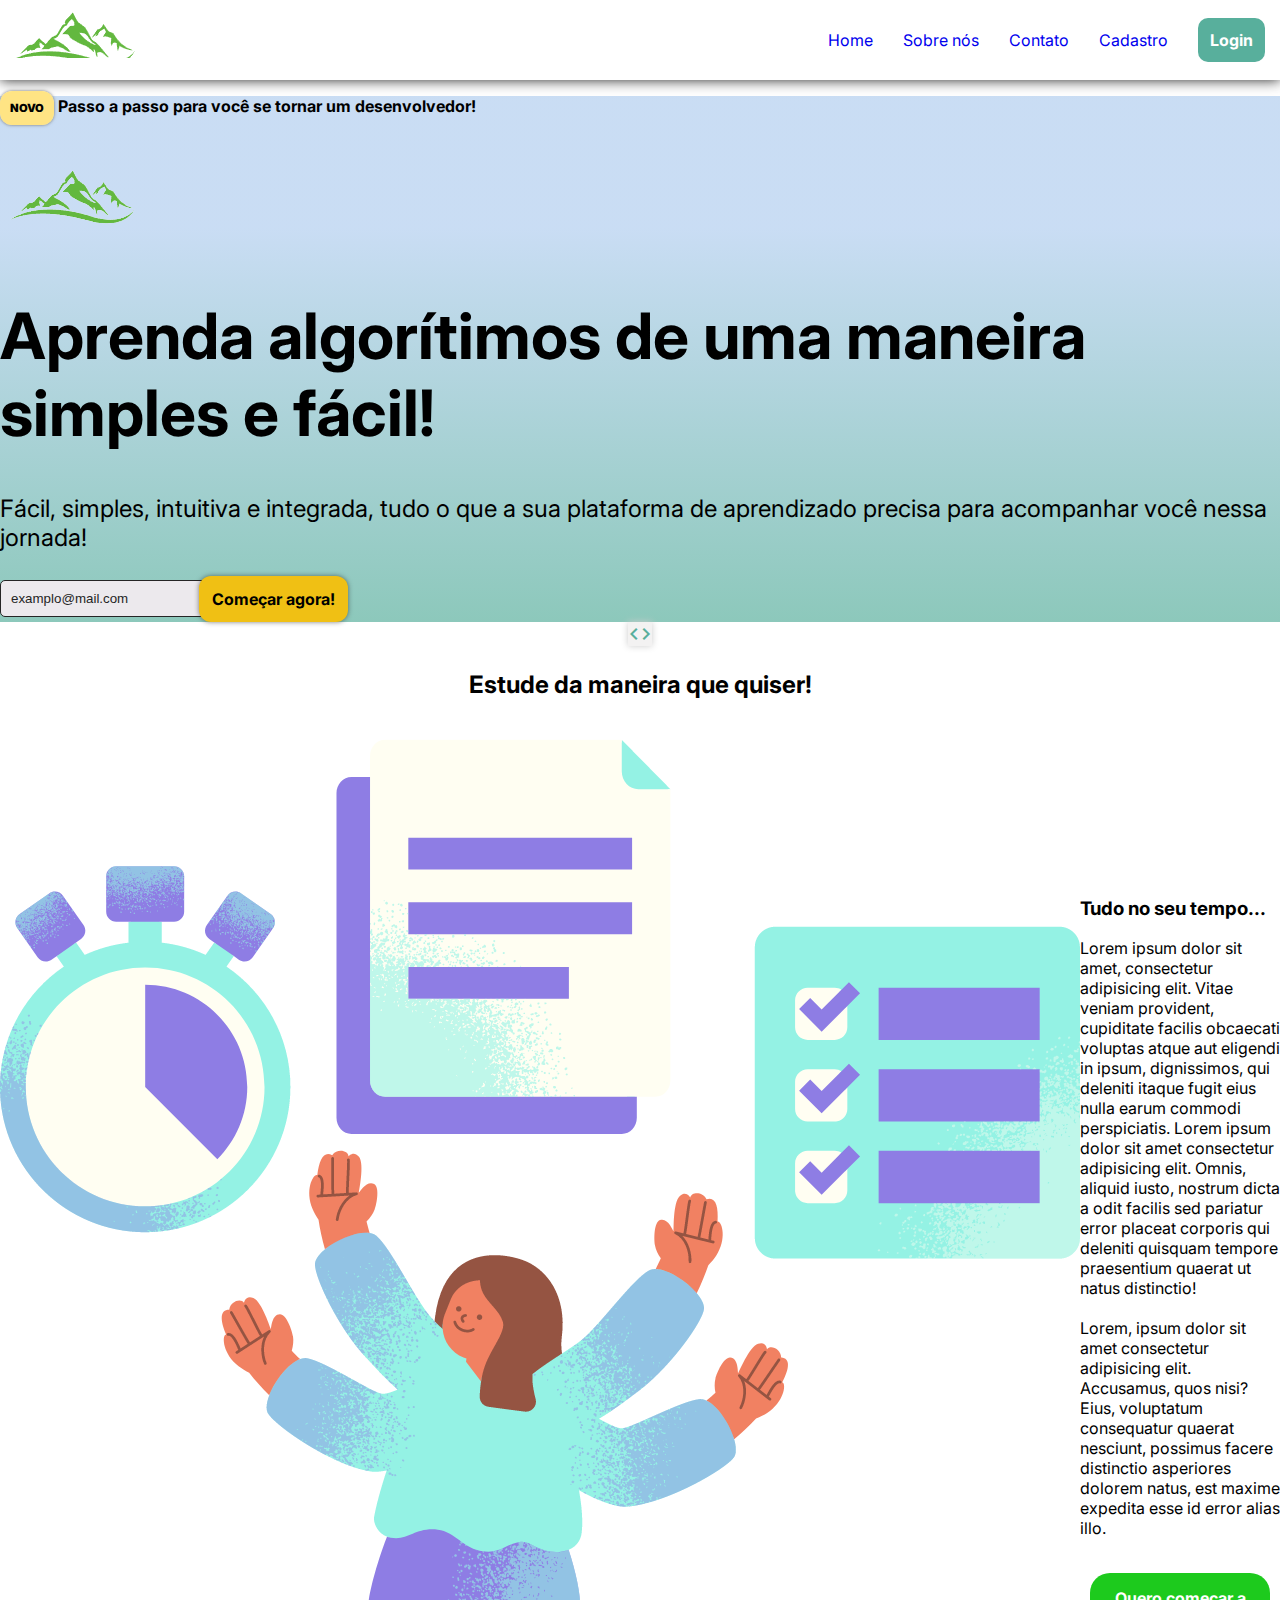
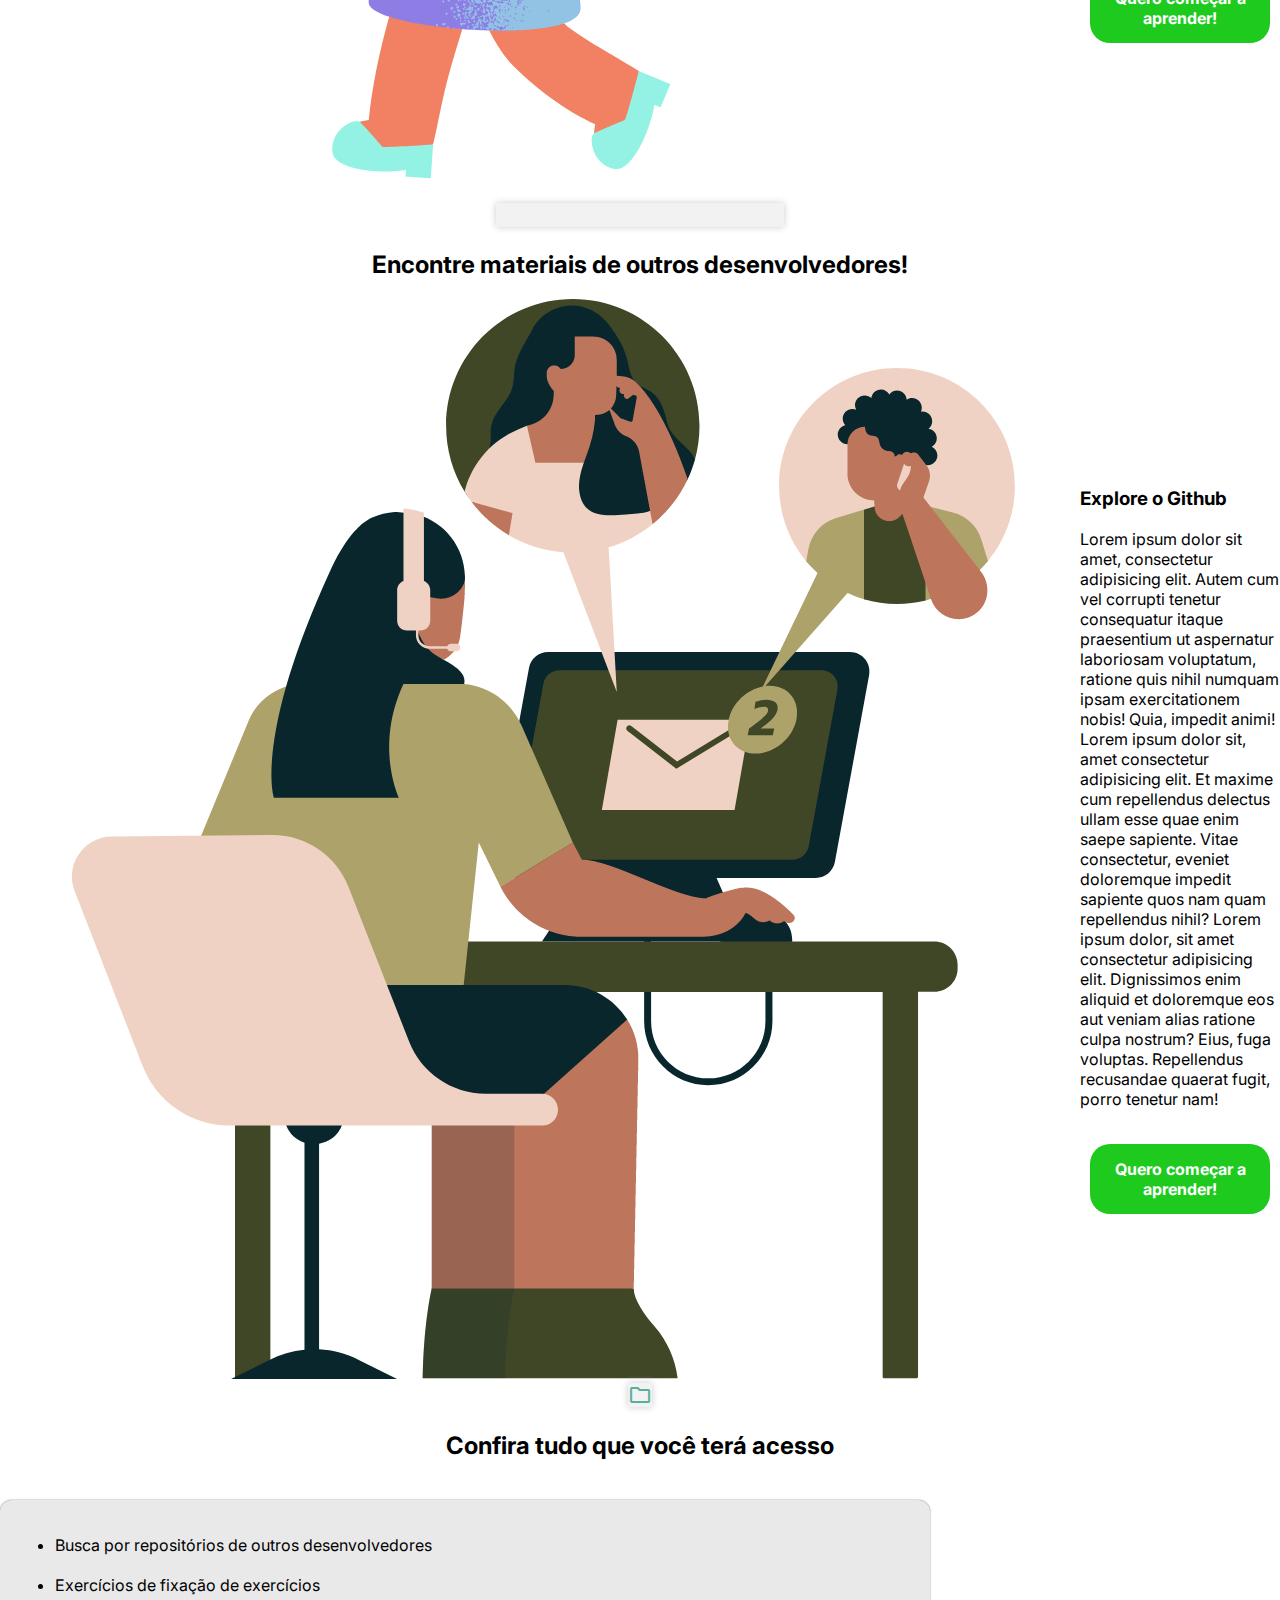
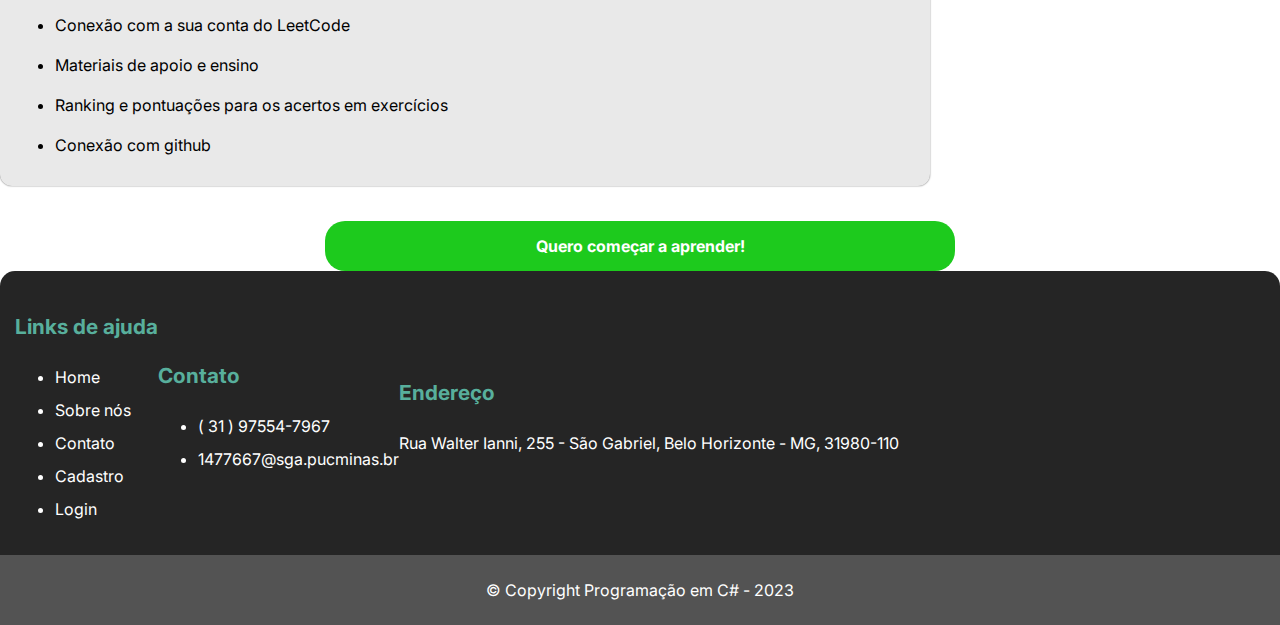
==== commit 9fc260af: "responsividade pages" ====
--- a/codigo/index.html
+++ b/codigo/index.html
@@ -12,8 +12,9 @@
     <link rel="stylesheet" href="global-styles/style.css"><!-- Global styles -->
     <link rel="stylesheet" href="header/assets/css/style.css"><!-- Header styles -->
     <link rel="stylesheet" href="pages-assets/home/css/style.css">
-
-    <link rel="stylesheet" href="https://fonts.googleapis.com/icon?family=Material+Icons">
+    <link rel="stylesheet" href="footer/css/style.css">
+
+    <link rel="stylesheet" href="https://fonts.googleapis.com/icon?family=Material+Icons|Material+Icons+Outlined">
 
     <title>Programação em C#</title>
 </head>
@@ -22,24 +23,37 @@
     <header>
         <div id="c-maxwidth-header">
             <div id="c-header-logo"></div>
+            <span class="material-icons mob-hamburguer">
+                menu
+            </span>
             <nav>
-                <li>
-                    <a href="index.html">
-                        Home
-                    </a>
-                    <a href="sobre-nos.html">
-                        Sobre nós
-                    </a>
-                    <a href="contato.html">
-                        Contato
-                    </a>
-                    <a href="cadastro.html">
-                        Cadastro
-                    </a>
-                    <a class="login-btn-nav-header" href="login.html">
-                        Login
-                    </a>
-                </li>
+                <ul>
+                    <li>
+                        <a href="index.html">
+                            Home
+                        </a> 
+                    </li>
+                    <li>
+                        <a href="sobre-nos.html">
+                            Sobre nós
+                        </a>
+                    </li>
+                    <li>
+                        <a href="contato.html">
+                            Contato
+                        </a>
+                    </li>
+                    <li>
+                        <a href="cadastro.html">
+                            Cadastro
+                        </a>
+                    </li>
+                    <li>
+                        <a class="login-btn-nav-header" href="login.html">
+                            Login
+                        </a>
+                    </li>
+                </ul>
             </nav>
         </div>
     </header>
@@ -56,10 +70,10 @@
                         <img alt="logotipo site" src="project-assets/logo-transparent.png" class="bg-light rounded-5">
                     </div>
                     <div>
-                        <h1 class="fw-bolder" style="font-size: 4rem; color: black;">
+                        <h1 class="fw-bolder" id="title-page">
                             Aprenda algorítimos de uma maneira simples e fácil!
                         </h1>
-                        <p style="font-size: 1.5em;">
+                        <p id="sub-title-page">
                             Fácil, simples, intuitiva e integrada, tudo o que a sua plataforma de aprendizado precisa para acompanhar você nessa jornada!
                         </p>
                         <div class="row my-5">
@@ -77,41 +91,163 @@
             </div>
         </div>
         <div id="c-first-content" class="py-5 container col-md-8">
-            <div class="text-center">
+            <div class="desktop-center">
                 <span class="material-icons p-3 rounded" style="background-color: #f3f2f2; color: #58AF9C;box-shadow: 0 0 0.3em #ccc;">
                     code
                 </span>
-                <h2 class="mt-4 fw-bolder" style="color: black;">
+                <h2 class="mt-4 fw-bolder w-md-50" style="color: black;">
                     Estude da maneira que quiser!
                 </h2>
-                <p class="w-75 mx-auto">
-                    Aqui você vai encontrar todos os materiais necessários para aprender tudo sobre algorítimos, e o melhor? Ainda pode ver tudo no seu tempo!
-                </p>
             </div>
             <div class="row">
-                <div class="col-md-6 col-6">
+                <div class="col-md-6 col-12 text-center">
+                    <img alt="Imagem ilustrativa multi tarefa" src="project-assets/img-multi-tarefa.png" class="w-75">
+                </div>
+                <div class="col-md-6 col-12">
+                    <h3 class="fw-bold mt-5">
+                        Tudo no seu tempo...
+                    </h3>
                     <p>
                         Lorem ipsum dolor sit amet, consectetur adipisicing elit. Vitae veniam provident, cupiditate facilis obcaecati voluptas atque aut eligendi in ipsum, dignissimos, qui deleniti itaque fugit eius nulla earum commodi perspiciatis.
                         Lorem ipsum dolor sit amet consectetur adipisicing elit. Omnis, aliquid iusto, nostrum dicta a odit facilis sed pariatur error placeat corporis qui deleniti quisquam tempore praesentium quaerat ut natus distinctio!
                         <br><br>
                         Lorem, ipsum dolor sit amet consectetur adipisicing elit. Accusamus, quos nisi? Eius, voluptatum consequatur quaerat nesciunt, possimus facere distinctio asperiores dolorem natus, est maxime expedita esse id error alias illo.
                     </p>
+                    <a class="cta-button">
+                        Quero começar a aprender!
+                    </a>
+                </div>                
+            </div>
+        </div>
+        <div id="c-second-content" class="py-5 container col-md-8">
+            <div class="desktop-center">
+                <span class="material-icons  p-3 rounded" style="background-color: #f3f2f2; color: #58AF9C;box-shadow: 0 0 0.3em #ccc;">
+                    account_tree
+                </span>
+                <h2 class="mt-4 fw-bolder w-md-50" style="color: #000;">
+                    Encontre materiais de outros desenvolvedores!
+                </h2>
+            </div>
+            <div class="row mt-5">
+                <div class="col-md-6 col-12 text-center">
+                    <img alt="Imagem ilustrativa para desenvolvedores" src="project-assets/other-users.png" class="w-75 mx-auto">
                 </div>
-                <div class="col-md-6 col-6 text-center">
-                    <img alt="Imagem ilustrativa multi tarefa" src="project-assets/img-multi-tarefa.png" class="w-75">
+                <div class="col-md-6 col-12">
+                    <h3 class="fw-bold mt-5">
+                        Explore o Github
+                    </h3>
+                    <p>
+                        Lorem ipsum dolor sit amet, consectetur adipisicing elit. Autem cum vel corrupti tenetur consequatur itaque praesentium ut aspernatur laboriosam voluptatum, ratione quis nihil numquam ipsam exercitationem nobis! Quia, impedit animi!
+                        Lorem ipsum dolor sit, amet consectetur adipisicing elit. Et maxime cum repellendus delectus ullam esse quae enim saepe sapiente. Vitae consectetur, eveniet doloremque impedit sapiente quos nam quam repellendus nihil?
+                        Lorem ipsum dolor, sit amet consectetur adipisicing elit. Dignissimos enim aliquid et doloremque eos aut veniam alias ratione culpa nostrum? Eius, fuga voluptas. Repellendus recusandae quaerat fugit, porro tenetur nam!
+                    </p>
+                    <a class="cta-button">
+                        Quero começar a aprender!
+                    </a>
                 </div>
             </div>
         </div>
-        <div id="c-second-content" class="py-5 container col-md-8">
-            <div>
-                <span class="material-icons p-3 rounded" style="background-color: #f3f2f2; color: #58AF9C;box-shadow: 0 0 0.3em #ccc;">
-                    database
+        <div id="c-third-content" class="py-5 container">
+            <div class="desktop-center">
+                <span class="material-icons-outlined p-3 rounded" style="background-color: #f3f2f2; color: #58AF9C;box-shadow: 0 0 0.3em #ccc;">
+                    folder
                 </span>
-            </div>
-        </div>
-    </main>    
+                <h2 class="mt-4 fw-bolder w-md-50" style="color: #000;">
+                    Confira tudo que você terá acesso
+                </h2>
+            </div>
+            <div class="mx-auto" id="c-all-content-site">
+                <ul>
+                    <li>
+                        Busca por repositórios de outros desenvolvedores
+                    </li>
+                    <li>
+                        Exercícios de fixação de exercícios
+                    </li>
+                    <li>
+                        Conexão com a sua conta do LeetCode
+                    </li>
+                    <li>
+                        Materiais de apoio e ensino
+                    </li>
+                    <li>
+                        Ranking e pontuações para os acertos em exercícios
+                    </li>
+                    <li>
+                        Conexão com github
+                    </li>
+                </ul>
+            </div>
+            <a class="cta-button">
+                Quero começar a aprender!
+            </a>    
+        </div>
+    </main>
+    <footer>
+        <div id="c-footer-columns" class="row">
+            <div class="column-footer col-md-3 col-12 mb-5" id="c-logo-footer">
+            </div>
+            <div class="column-footer col-md-3 col-12">
+                <h4>
+                    Links de ajuda
+                </h4>
+                <ul>
+                    <li>
+                        <a href="index.html">
+                            Home
+                        </a>
+                    </li>
+                    <li>
+                        <a href="sobre-nos.html">
+                            Sobre nós
+                        </a>
+                    </li>
+                    <li>
+                        <a href="contato.html">
+                            Contato
+                        </a>
+                    </li>
+                    <li>
+                        <a href="cadastro.html">
+                            Cadastro
+                        </a>
+                    </li>
+                    <li>
+                        <a href="login.html">
+                            Login
+                        </a>
+                    </li>                    
+                </ul>
+            </div>
+            <div class="column-footer col-md-3 col-12">
+                <h4>
+                    Contato
+                </h4>
+                <ul>
+                    <li>
+                        ( 31 ) 97554-7967
+                    </li>
+                    <li>
+                        1477667@sga.pucminas.br
+                    </li>
+                </ul>
+            </div>
+            <div class="column-footer col-md-3 col-12">
+                <h4>
+                    Endereço
+                </h4>
+                <p style="color: white;">
+                    Rua Walter Ianni, 255 - São Gabriel, Belo Horizonte - MG, 31980-110
+                </p>
+            </div>
+        </div>
+        <div class="copyright-footer">
+            &copy; Copyright Programação em C# - 2023
+        </div>
+    </footer>
     <!-- Scripts -->
     <script type="text/javascript" src="header/assets/js/script.js"></script>
+    <script type="text/javascript" src="pages-assets/home/js/home-script.js"></script>
 </body>
 
 </html>--- a/codigo/header/assets/css/style.css
+++ b/codigo/header/assets/css/style.css
@@ -18,8 +18,10 @@
     width: 65%;
     text-align: end;
 }
-header nav li{
+header nav ul{
     list-style-type:none;
+    display: flex;
+    justify-content: end;
 }
 header nav li a{
     margin: 0px 15px;
@@ -38,4 +40,50 @@
     background-repeat: no-repeat;
     height: 50px;
     margin-top: -15px;
+}
+
+.mob-hamburguer{
+    background-color: var( --primaryColorGlobal );
+    color: white;
+    padding: 10px;
+    border-radius: 12px;
+    margin-right: 10px;
+    display: none !important;
+}
+
+@media screen and ( max-width: 768px ){
+    header nav{
+        position: absolute;
+        margin-top: 330px;
+        background-color: white;
+        width: 100%;
+        text-align: start;
+        box-shadow: 0 0 0.3em #25252569;
+    }
+    header nav ul{
+        padding: 0;
+        display: block;
+    }
+    header nav ul li{
+        border: solid;
+        border-width: 0px 0px 1px 0px;
+        border-color: #ccc;
+    }
+    header nav li a{
+        color: #252525;
+        font-weight: bold;
+        padding: 10px;
+        display: block;
+    }
+    header nav li .login-btn-nav-header{
+        background-color: #fff;
+        color: #252525;
+        display: block;
+    }
+    header #c-maxwidth-header{
+        justify-content: space-between;
+    }
+    .mob-hamburguer{
+        display: block !important;
+    }
 }--- a/codigo/pages-assets/home/css/style.css
+++ b/codigo/pages-assets/home/css/style.css
@@ -42,7 +42,7 @@
     border-width: 0.1em;
     padding: 10px; 
     color: #252525;
-    width: 60%;
+    width: 100%;
 }
 #i-mail-sign-up::placeholder{
     color: #252525;
@@ -54,7 +54,70 @@
     font-weight: bolder;
     box-shadow: 0 0 0.3em #25252598;
     cursor: pointer;
+    display: block;
 }
 #link-to-sign-up:hover{
     background-color: #ffe484;
+}
+
+#title-page{
+    font-size: 4rem; 
+    color: black;
+}
+#sub-title-page{
+    font-size: 1.5em;
+}
+
+.desktop-center{
+    text-align: center;
+}
+
+.cta-button{
+    display: block;
+    width: 75%;
+    margin: auto;
+    background-color: rgb(29, 202, 29);
+    text-align: center;
+    color: white;
+    font-weight: bold;
+    border-radius: 20px;
+    padding: 15px;
+    margin-top: 35px;
+    max-width: 600px;
+}
+
+#c-all-content-site{
+    background-color: #e9e9e9;
+    box-shadow: 0 0 0.1em #636363;
+    padding: 15px;
+    max-width:900px;
+    border-radius: 12px;
+    margin-top: 40px;
+}
+#c-all-content-site li{
+    margin-top: 20px;
+}
+
+@media screen and ( max-width: 768px ){
+    #i-mail-sign-up{
+        width: 100%;
+    }
+    #title-page{
+        font-size: 2rem;
+    }
+    #sub-title-page{
+        font-size: 0.9em;
+    }
+    .desktop-center{
+        text-align: start;
+    }
+    #link-to-sign-up{
+        text-align: center;
+        border-top-left-radius: 0px;
+        border-top-right-radius: 0px;
+    }
+    #i-mail-sign-up{
+        border-bottom-left-radius: 0px;
+        border-bottom-right-radius: 0px;
+    }
 }--- a/codigo/footer/css/style.css
+++ b/codigo/footer/css/style.css
@@ -0,0 +1,42 @@
+footer{
+    background-color: #252525;
+    border-top-right-radius: 15px;
+    border-top-left-radius: 15px;
+    padding: 15px;
+}
+#c-footer-columns{
+    max-width: 1300px;
+    margin: auto;
+}
+.column-footer h4{
+    font-size: 1.3em;
+    color: var( --primaryColorGlobal );
+}
+.column-footer li{
+    color: white;
+    margin: 13px 0px;
+}
+.column-footer li a{
+    color: white;
+}
+
+footer .copyright-footer{
+    background-color: #535353;
+    margin: 20px -15px -15px -15px;
+    padding: 25px;
+    color: white;
+    text-align: center;
+}
+#c-logo-footer{
+    background-image: url( '../../project-assets/logo-transparent.png' );
+    background-position: center;
+    background-repeat: no-repeat;
+    height: 50px;
+    display: flex;
+    align-items: center;
+    margin-top: 40px;
+}
+
+@media screen and ( max-width: 768px ){
+
+}